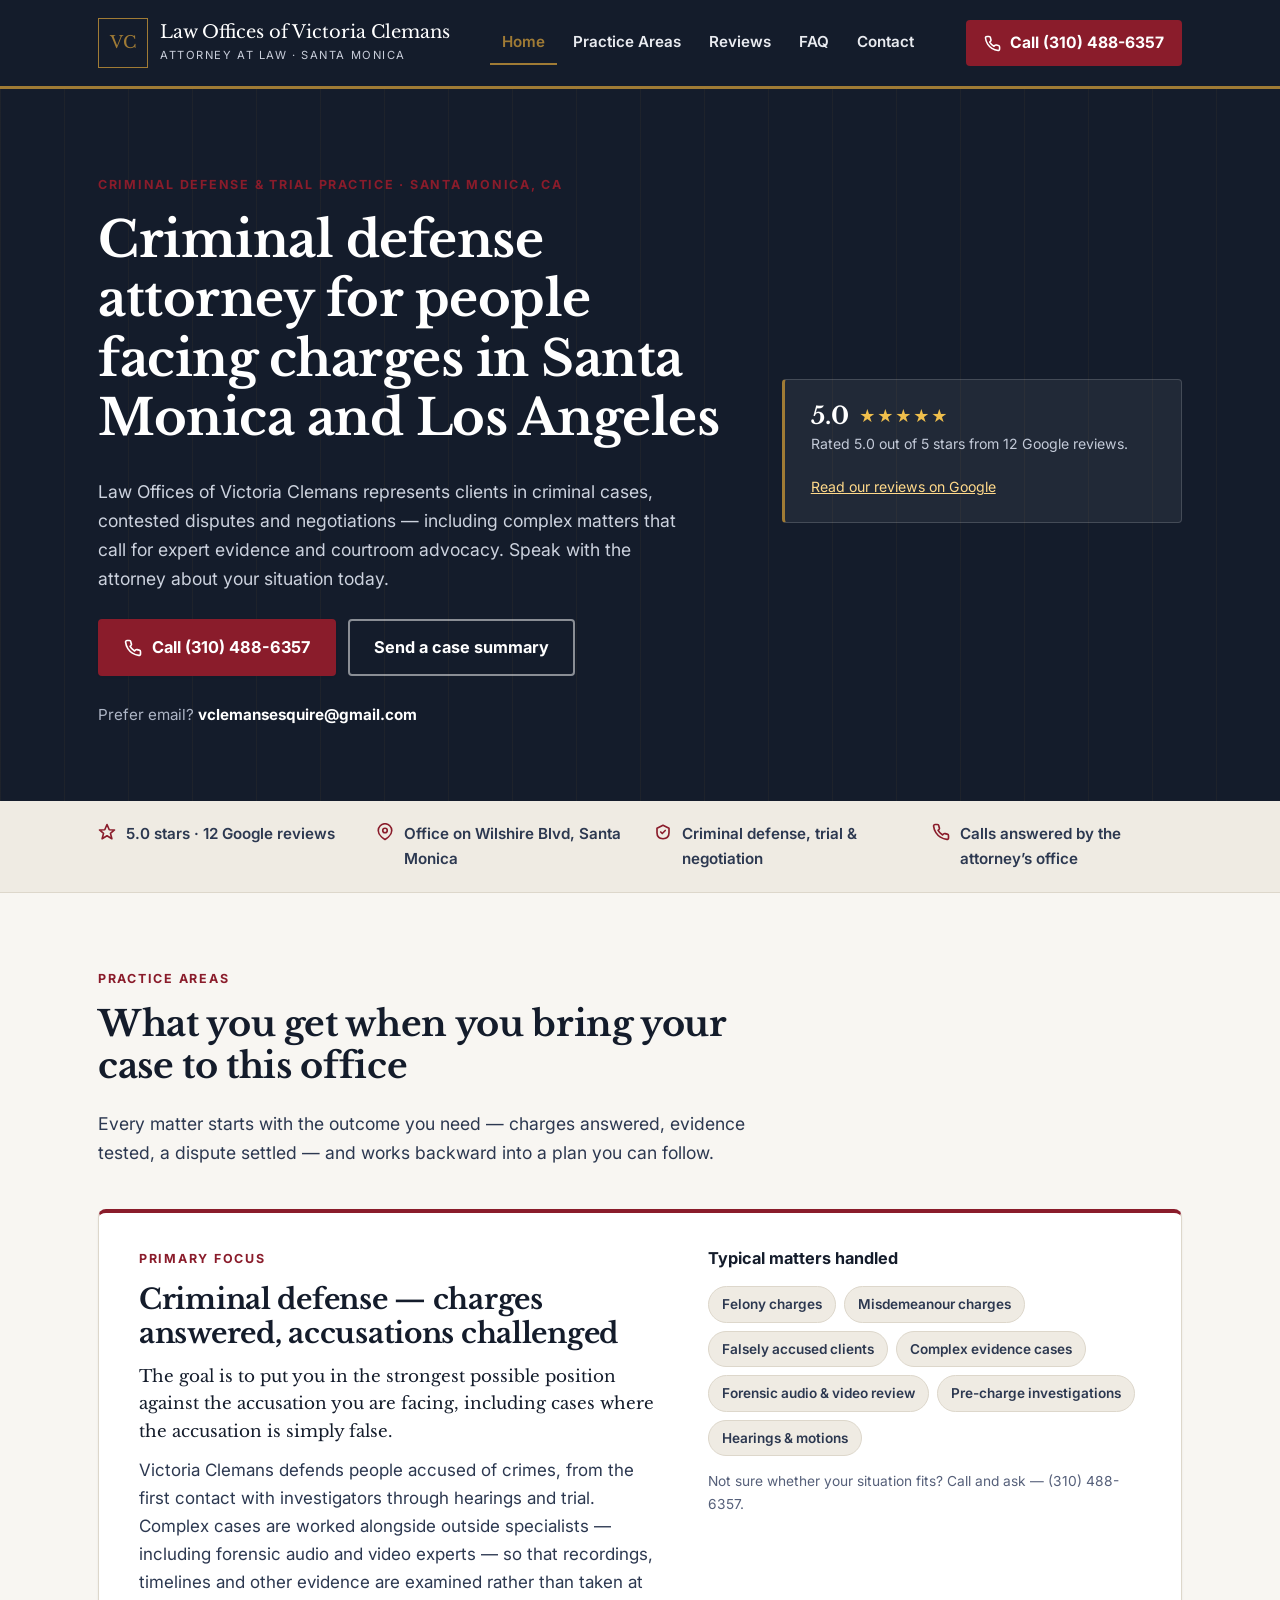
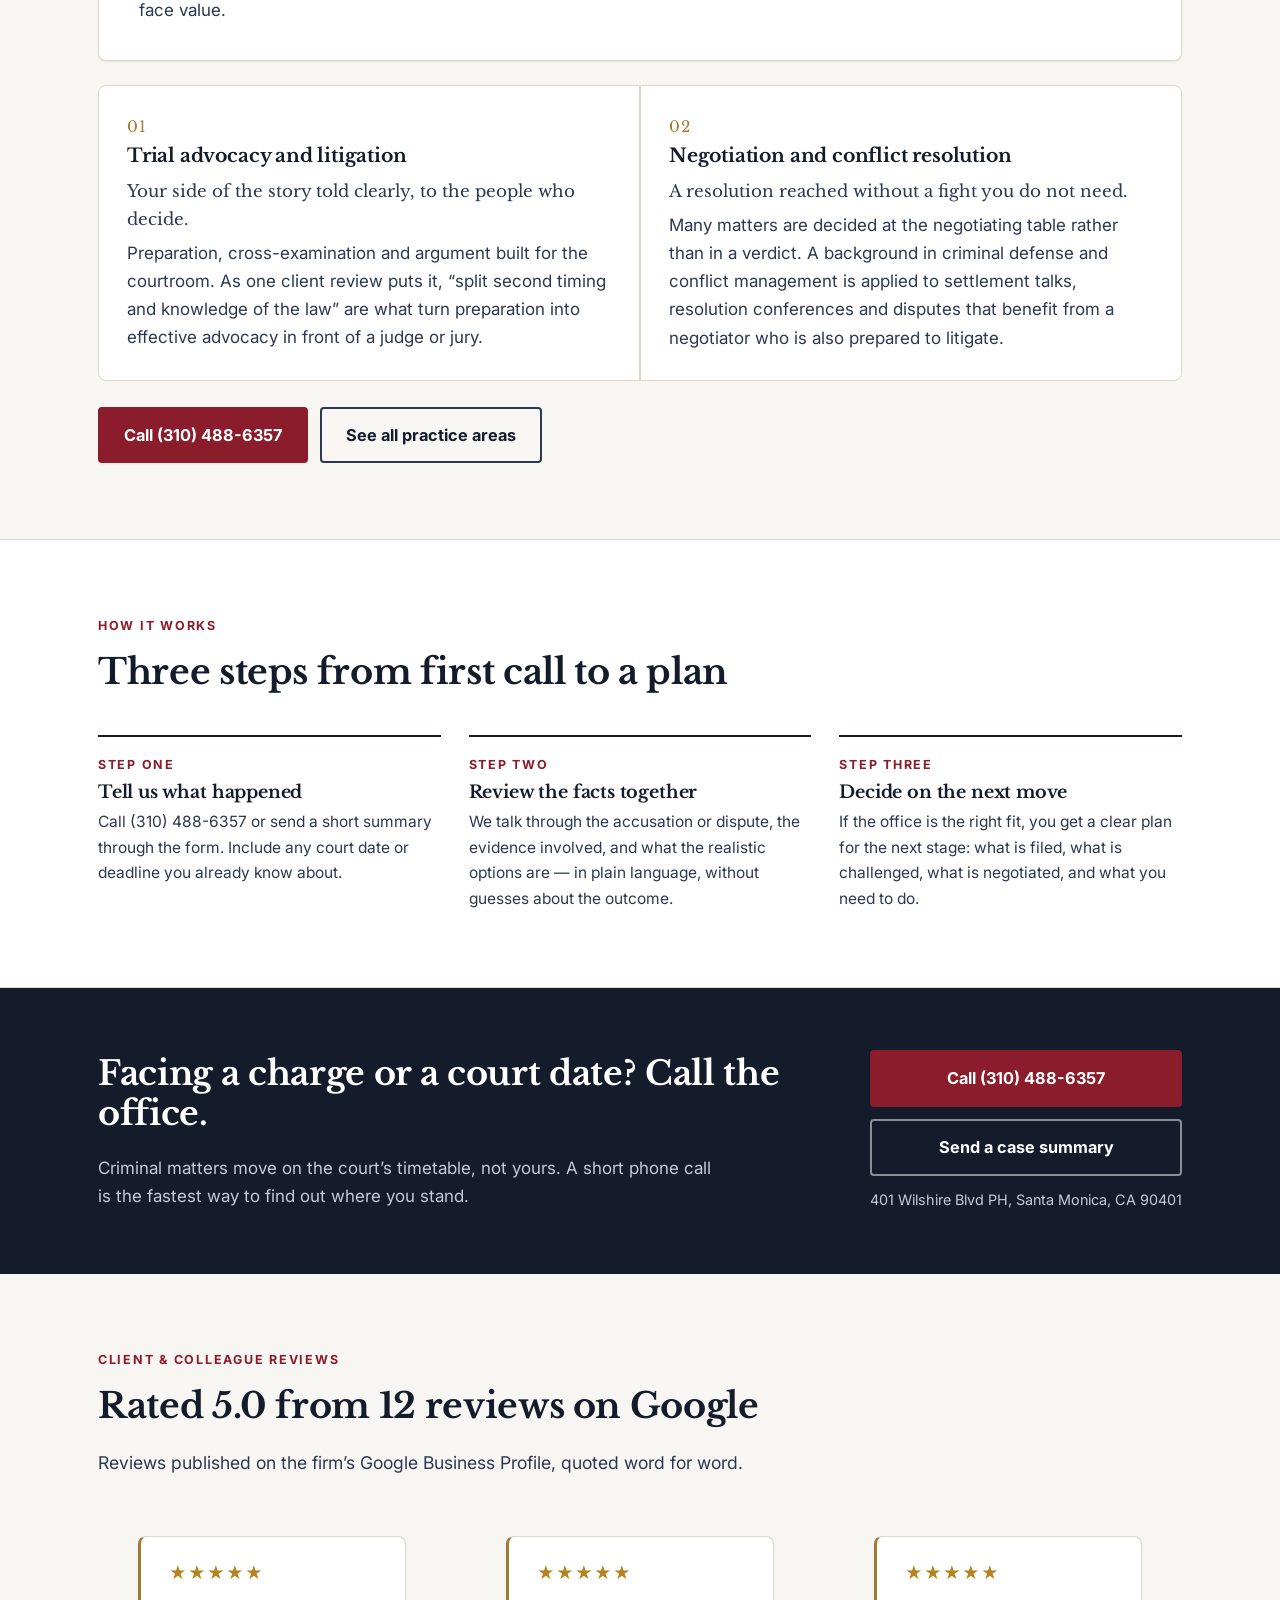
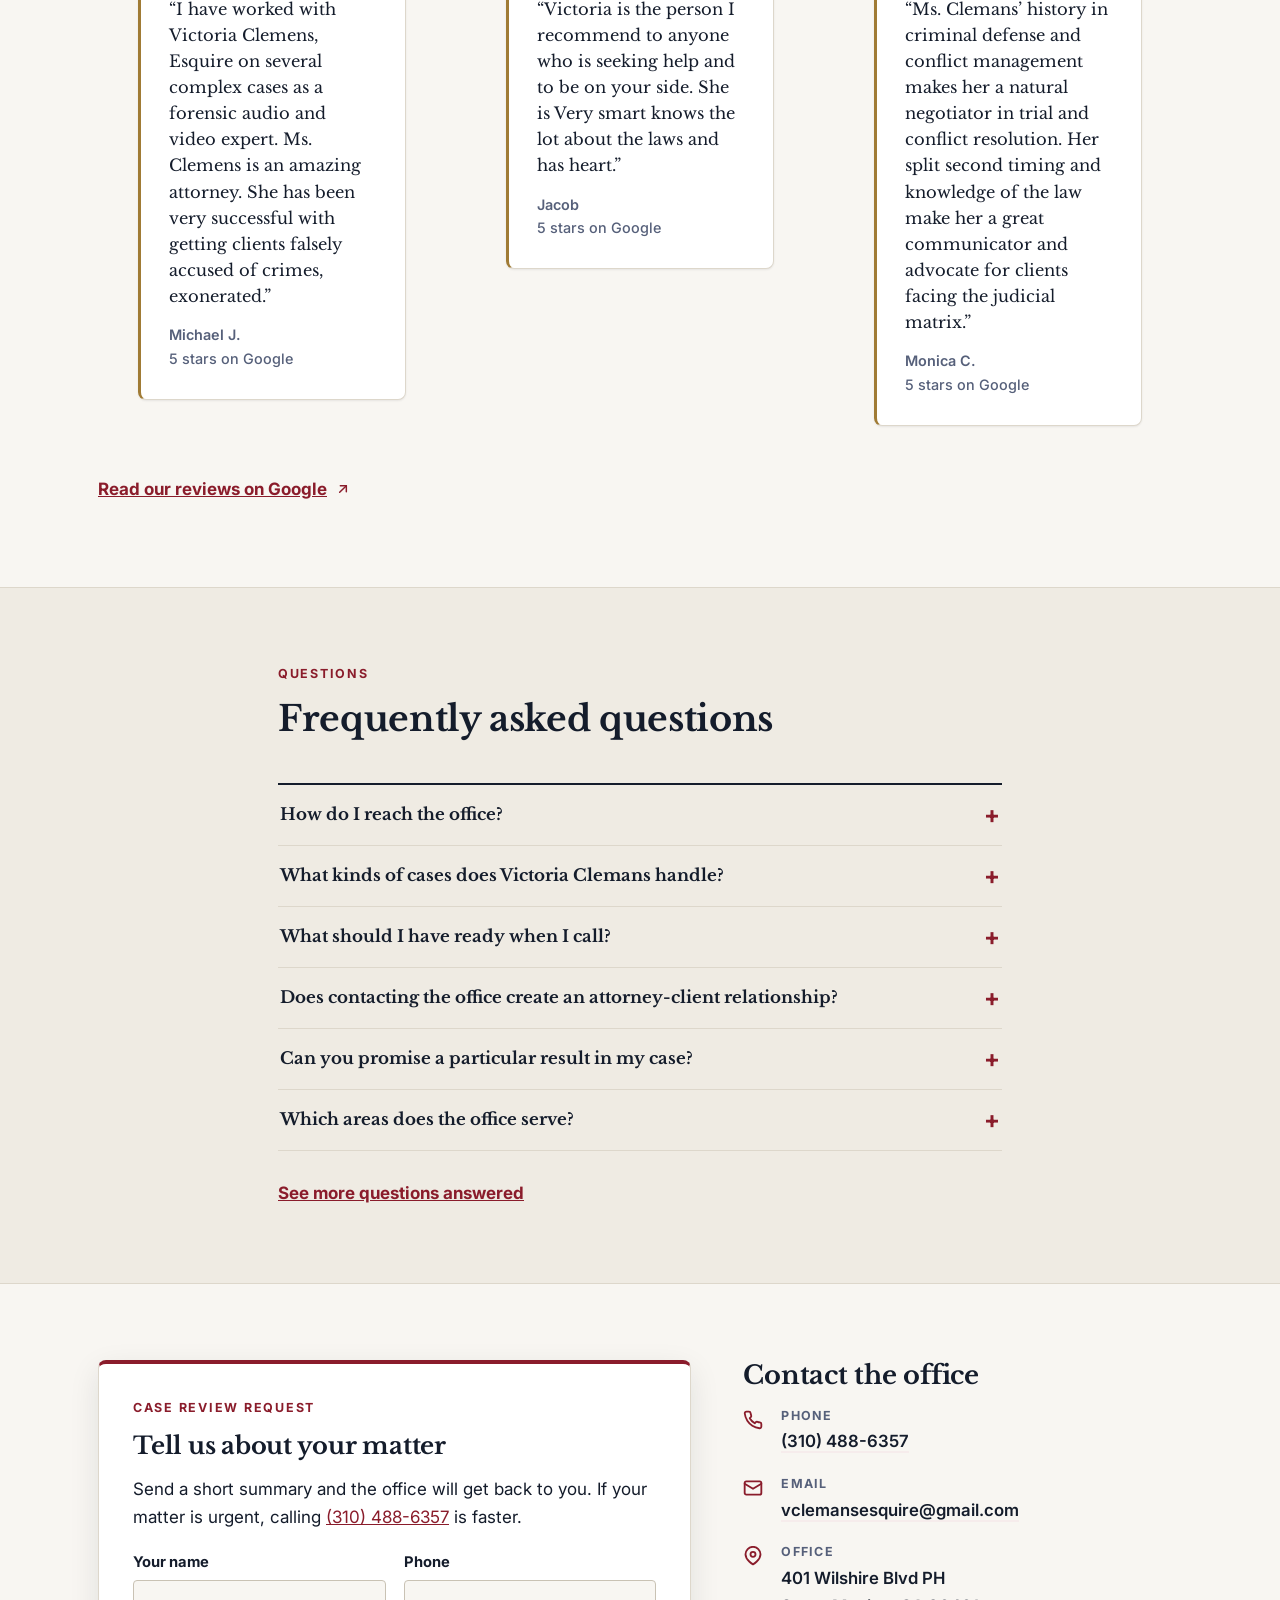
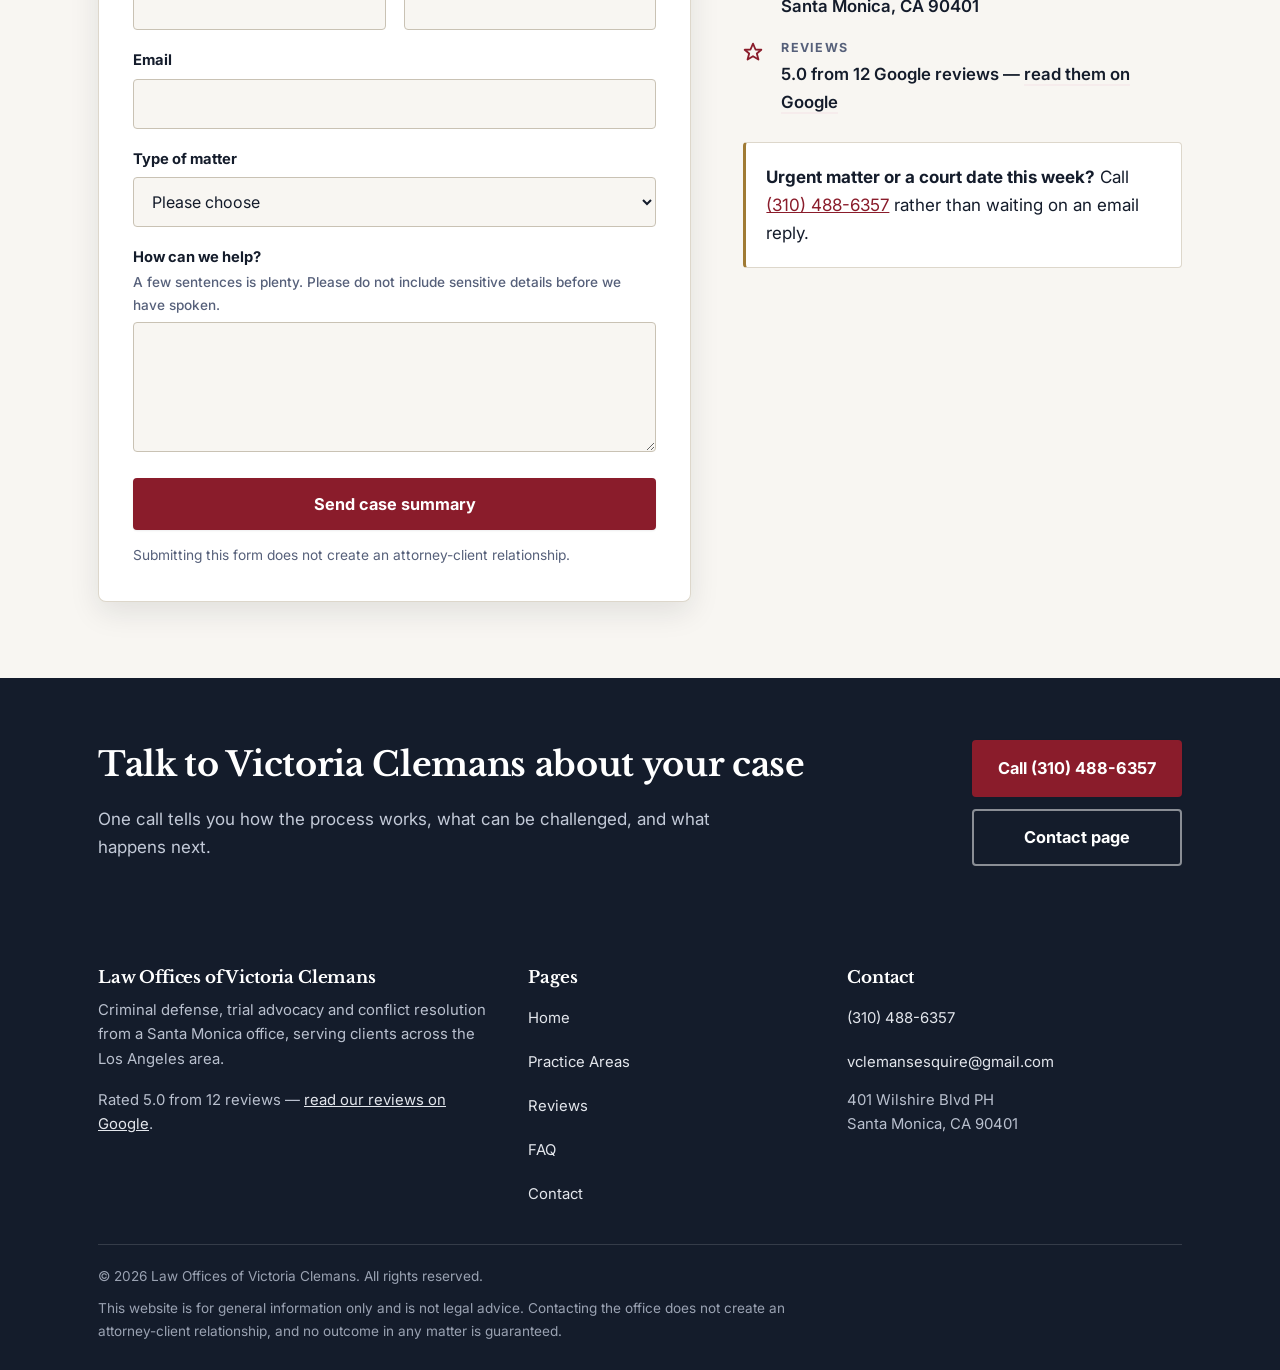
==== index.html @ 7e615b90 "feat: initial website build" ====
<!DOCTYPE html>
<html lang="en">
<head>
<meta charset="utf-8">
<meta name="viewport" content="width=device-width, initial-scale=1">
<title>Law Offices of Victoria Clemans | Criminal Defense Attorney in Santa Monica, CA</title>
<meta name="description" content="Law Offices of Victoria Clemans is a criminal defense and trial practice in Santa Monica, CA, representing people facing criminal charges and contested matters across Los Angeles. Rated 5.0 on Google. Call (310) 488-6357.">
<meta name="robots" content="index, follow">
<meta name="theme-color" content="#141c2b">
<link rel="canonical" href="https://lawofficesofvictoriaclemans.com/">
<meta property="og:type" content="website">
<meta property="og:title" content="Law Offices of Victoria Clemans | Criminal Defense Attorney in Santa Monica">
<meta property="og:description" content="Criminal defense, trial advocacy and conflict resolution from a Santa Monica office. Rated 5.0 from 12 Google reviews. Call (310) 488-6357.">
<meta property="og:url" content="https://lawofficesofvictoriaclemans.com/">
<meta property="og:site_name" content="Law Offices of Victoria Clemans">
<meta name="twitter:card" content="summary">
<meta name="twitter:title" content="Law Offices of Victoria Clemans | Criminal Defense Attorney in Santa Monica">
<meta name="twitter:description" content="Criminal defense, trial advocacy and conflict resolution from a Santa Monica office. Call (310) 488-6357.">
<link rel="icon" href="favicon.svg" type="image/svg+xml">
<link rel="apple-touch-icon" href="favicon.svg">
<link rel="preconnect" href="https://fonts.googleapis.com">
<link rel="preconnect" href="https://fonts.gstatic.com" crossorigin>
<link rel="stylesheet" href="https://fonts.googleapis.com/css2?family=Libre+Baskerville:wght@400;700&family=Inter:wght@400;500;600;700&display=swap">
<link rel="stylesheet" href="assets/css/styles.css">
<script type="application/ld+json">
{
  "@context": "https://schema.org",
  "@type": "LegalService",
  "name": "Law Offices of Victoria Clemans",
  "description": "Criminal defense, trial advocacy and conflict resolution practice based in Santa Monica, California.",
  "telephone": "+13104886357",
  "email": "vclemansesquire@gmail.com",
  "url": "https://lawofficesofvictoriaclemans.com/",
  "address": {
    "@type": "PostalAddress",
    "streetAddress": "401 Wilshire Blvd PH",
    "addressLocality": "Santa Monica",
    "addressRegion": "CA",
    "postalCode": "90401",
    "addressCountry": "US"
  },
  "hasMap": "https://maps.google.com/?cid=6319697230949345026",
  "aggregateRating": {
    "@type": "AggregateRating",
    "ratingValue": "5.0",
    "reviewCount": "12",
    "bestRating": "5"
  }
}
</script>
</head>
<body>
<a class="skip-link" href="#main">Skip to main content</a>

<header class="site-header">
  <div class="wrap header-inner">
    <a class="brand" href="index.html">
      <span class="brand__mark" aria-hidden="true">VC</span>
      <span>
        <span class="brand__name">Law Offices of Victoria Clemans</span>
        <span class="brand__sub">Attorney at Law &middot; Santa Monica</span>
      </span>
    </a>

    <button class="nav-toggle" type="button" aria-expanded="false" aria-controls="site-nav">
      <span class="nav-toggle__bars" aria-hidden="true"></span>
      Menu
    </button>

    <nav class="site-nav" id="site-nav" aria-label="Main">
      <ul>
        <li><a href="index.html" aria-current="page">Home</a></li>
        <li><a href="services.html">Practice Areas</a></li>
        <li><a href="reviews.html">Reviews</a></li>
        <li><a href="faq.html">FAQ</a></li>
        <li><a href="contact.html">Contact</a></li>
      </ul>
    </nav>

    <a class="header-call" href="tel:+13104886357">
      <svg width="17" height="17" viewBox="0 0 24 24" fill="none" stroke="currentColor" stroke-width="2.2" stroke-linecap="round" stroke-linejoin="round" aria-hidden="true"><path d="M22 16.92v3a2 2 0 0 1-2.18 2 19.79 19.79 0 0 1-8.63-3.07 19.5 19.5 0 0 1-6-6A19.79 19.79 0 0 1 2.12 4.18 2 2 0 0 1 4.11 2h3a2 2 0 0 1 2 1.72c.13.96.36 1.9.7 2.81a2 2 0 0 1-.45 2.11L8.1 9.9a16 16 0 0 0 6 6l1.26-1.26a2 2 0 0 1 2.11-.45c.9.33 1.85.57 2.81.7A2 2 0 0 1 22 16.92z"/></svg>
      Call (310) 488-6357
    </a>
  </div>
</header>

<main id="main">

  <!-- ============ HERO ============ -->
  <section class="hero" aria-labelledby="hero-title">
    <div class="wrap">
      <div class="hero__grid">
        <div>
          <p class="eyebrow">Criminal Defense &amp; Trial Practice &middot; Santa Monica, CA</p>
          <h1 id="hero-title">Criminal defense attorney for people facing charges in Santa Monica and Los Angeles</h1>
          <p class="hero__text">Law Offices of Victoria Clemans represents clients in criminal cases, contested disputes and negotiations &mdash; including complex matters that call for expert evidence and courtroom advocacy. Speak with the attorney about your situation today.</p>
          <div class="btn-row">
            <a class="btn btn--primary" href="tel:+13104886357">
              <svg width="18" height="18" viewBox="0 0 24 24" fill="none" stroke="currentColor" stroke-width="2.2" stroke-linecap="round" stroke-linejoin="round" aria-hidden="true"><path d="M22 16.92v3a2 2 0 0 1-2.18 2 19.79 19.79 0 0 1-8.63-3.07 19.5 19.5 0 0 1-6-6A19.79 19.79 0 0 1 2.12 4.18 2 2 0 0 1 4.11 2h3a2 2 0 0 1 2 1.72c.13.96.36 1.9.7 2.81a2 2 0 0 1-.45 2.11L8.1 9.9a16 16 0 0 0 6 6l1.26-1.26a2 2 0 0 1 2.11-.45c.9.33 1.85.57 2.81.7A2 2 0 0 1 22 16.92z"/></svg>
              Call (310) 488-6357
            </a>
            <a class="btn btn--ghost-light" href="#case-review">Send a case summary</a>
          </div>
          <p class="hero__tel">Prefer email? <a href="mailto:vclemansesquire@gmail.com">vclemansesquire@gmail.com</a></p>
        </div>

        <div class="rating">
          <div class="rating__top">
            <span class="rating__score">5.0</span>
            <span class="stars" aria-hidden="true">&#9733;&#9733;&#9733;&#9733;&#9733;</span>
          </div>
          <p class="rating__meta">Rated 5.0 out of 5 stars from 12 Google reviews.</p>
          <p class="rating__meta"><a href="https://maps.google.com/?cid=6319697230949345026" target="_blank" rel="noopener">Read our reviews on Google</a></p>
        </div>
      </div>
    </div>
  </section>

  <!-- ============ TRUST STRIP ============ -->
  <section class="trust" aria-label="At a glance">
    <div class="wrap">
      <ul>
        <li>
          <svg width="18" height="18" viewBox="0 0 24 24" fill="none" stroke="currentColor" stroke-width="2.2" stroke-linecap="round" stroke-linejoin="round" aria-hidden="true"><polygon points="12 2 15 9 22 9.3 16.6 13.8 18.5 21 12 17 5.5 21 7.4 13.8 2 9.3 9 9"/></svg>
          <span>5.0 stars &middot; 12 Google reviews</span>
        </li>
        <li>
          <svg width="18" height="18" viewBox="0 0 24 24" fill="none" stroke="currentColor" stroke-width="2.2" stroke-linecap="round" stroke-linejoin="round" aria-hidden="true"><path d="M21 10c0 7-9 12-9 12s-9-5-9-12a9 9 0 0 1 18 0z"/><circle cx="12" cy="10" r="3"/></svg>
          <span>Office on Wilshire Blvd, Santa Monica</span>
        </li>
        <li>
          <svg width="18" height="18" viewBox="0 0 24 24" fill="none" stroke="currentColor" stroke-width="2.2" stroke-linecap="round" stroke-linejoin="round" aria-hidden="true"><path d="M12 3 4 7v6c0 5 3.4 7.6 8 8 4.6-.4 8-3 8-8V7z"/><path d="m9 12 2 2 4-4"/></svg>
          <span>Criminal defense, trial &amp; negotiation</span>
        </li>
        <li>
          <svg width="18" height="18" viewBox="0 0 24 24" fill="none" stroke="currentColor" stroke-width="2.2" stroke-linecap="round" stroke-linejoin="round" aria-hidden="true"><path d="M22 16.92v3a2 2 0 0 1-2.18 2 19.79 19.79 0 0 1-8.63-3.07 19.5 19.5 0 0 1-6-6A19.79 19.79 0 0 1 2.12 4.18 2 2 0 0 1 4.11 2h3a2 2 0 0 1 2 1.72c.13.96.36 1.9.7 2.81a2 2 0 0 1-.45 2.11L8.1 9.9a16 16 0 0 0 6 6l1.26-1.26a2 2 0 0 1 2.11-.45c.9.33 1.85.57 2.81.7A2 2 0 0 1 22 16.92z"/></svg>
          <span>Calls answered by the attorney&rsquo;s office</span>
        </li>
      </ul>
    </div>
  </section>

  <!-- ============ SERVICES ============ -->
  <section class="section section--paper" aria-labelledby="services-title">
    <div class="wrap">
      <div class="section__head">
        <p class="eyebrow">Practice Areas</p>
        <h2 id="services-title">What you get when you bring your case to this office</h2>
        <p class="lead">Every matter starts with the outcome you need &mdash; charges answered, evidence tested, a dispute settled &mdash; and works backward into a plan you can follow.</p>
      </div>

      <!-- Featured service: different layout from the ones below -->
      <article class="service-feature reveal">
        <div class="service-feature__grid">
          <div>
            <p class="eyebrow">Primary focus</p>
            <h3>Criminal defense &mdash; charges answered, accusations challenged</h3>
            <p class="outcome">The goal is to put you in the strongest possible position against the accusation you are facing, including cases where the accusation is simply false.</p>
            <p class="service-feature__detail">Victoria Clemans defends people accused of crimes, from the first contact with investigators through hearings and trial. Complex cases are worked alongside outside specialists &mdash; including forensic audio and video experts &mdash; so that recordings, timelines and other evidence are examined rather than taken at face value.</p>
          </div>
          <div>
            <h4>Typical matters handled</h4>
            <ul class="tag-list">
              <li>Felony charges</li>
              <li>Misdemeanour charges</li>
              <li>Falsely accused clients</li>
              <li>Complex evidence cases</li>
              <li>Forensic audio &amp; video review</li>
              <li>Pre-charge investigations</li>
              <li>Hearings &amp; motions</li>
            </ul>
            <p class="form-note">Not sure whether your situation fits? Call and ask &mdash; (310) 488-6357.</p>
          </div>
        </div>
      </article>

      <!-- Secondary services: numbered stack, a deliberately different rhythm -->
      <ol class="service-stack reveal">
        <li>
          <h3>Trial advocacy and litigation</h3>
          <p class="outcome">Your side of the story told clearly, to the people who decide.</p>
          <p>Preparation, cross-examination and argument built for the courtroom. As one client review puts it, &ldquo;split second timing and knowledge of the law&rdquo; are what turn preparation into effective advocacy in front of a judge or jury.</p>
        </li>
        <li>
          <h3>Negotiation and conflict resolution</h3>
          <p class="outcome">A resolution reached without a fight you do not need.</p>
          <p>Many matters are decided at the negotiating table rather than in a verdict. A background in criminal defense and conflict management is applied to settlement talks, resolution conferences and disputes that benefit from a negotiator who is also prepared to litigate.</p>
        </li>
      </ol>

      <div class="btn-row" style="margin-top:26px">
        <a class="btn btn--primary" href="tel:+13104886357">Call (310) 488-6357</a>
        <a class="btn btn--ghost" href="services.html">See all practice areas</a>
      </div>
    </div>
  </section>

  <!-- ============ PROCESS ============ -->
  <section class="section section--white" aria-labelledby="process-title">
    <div class="wrap">
      <div class="section__head">
        <p class="eyebrow">How it works</p>
        <h2 id="process-title">Three steps from first call to a plan</h2>
      </div>
      <ol class="process reveal">
        <li>
          <span class="process__step">Step one</span>
          <h3>Tell us what happened</h3>
          <p>Call (310) 488-6357 or send a short summary through the form. Include any court date or deadline you already know about.</p>
        </li>
        <li>
          <span class="process__step">Step two</span>
          <h3>Review the facts together</h3>
          <p>We talk through the accusation or dispute, the evidence involved, and what the realistic options are &mdash; in plain language, without guesses about the outcome.</p>
        </li>
        <li>
          <span class="process__step">Step three</span>
          <h3>Decide on the next move</h3>
          <p>If the office is the right fit, you get a clear plan for the next stage: what is filed, what is challenged, what is negotiated, and what you need to do.</p>
        </li>
      </ol>
    </div>
  </section>

  <!-- ============ CTA BAND ============ -->
  <section class="cta-band" aria-labelledby="cta-1-title">
    <div class="wrap cta-band__inner">
      <div>
        <h2 id="cta-1-title">Facing a charge or a court date? Call the office.</h2>
        <p>Criminal matters move on the court&rsquo;s timetable, not yours. A short phone call is the fastest way to find out where you stand.</p>
      </div>
      <div class="cta-band__actions">
        <a class="btn btn--primary" href="tel:+13104886357">Call (310) 488-6357</a>
        <a class="btn btn--ghost-light" href="#case-review">Send a case summary</a>
        <p class="cta-band__note">401 Wilshire Blvd PH, Santa Monica, CA 90401</p>
      </div>
    </div>
  </section>

  <!-- ============ REVIEWS ============ -->
  <section class="section section--paper" aria-labelledby="reviews-title">
    <div class="wrap">
      <div class="section__head">
        <p class="eyebrow">Client &amp; colleague reviews</p>
        <h2 id="reviews-title">Rated 5.0 from 12 reviews on Google</h2>
        <p class="lead">Reviews published on the firm&rsquo;s Google Business Profile, quoted word for word.</p>
      </div>

      <ul class="reviews reveal">
        <li>
          <figure class="review">
            <span class="review__stars" aria-hidden="true">&#9733;&#9733;&#9733;&#9733;&#9733;</span>
            <span class="sr-only">Rated 5 out of 5 stars</span>
            <blockquote>I have worked with Victoria Clemens, Esquire on several complex cases as a forensic audio and video expert. Ms. Clemens is an amazing attorney. She has been very successful with getting clients falsely accused of crimes, exonerated.</blockquote>
            <figcaption>Michael J. <span>5 stars on Google</span></figcaption>
          </figure>
        </li>
        <li>
          <figure class="review">
            <span class="review__stars" aria-hidden="true">&#9733;&#9733;&#9733;&#9733;&#9733;</span>
            <span class="sr-only">Rated 5 out of 5 stars</span>
            <blockquote>Victoria is the person I recommend to anyone who is seeking help and to be on your side. She is Very smart knows the lot about the laws and has heart.</blockquote>
            <figcaption>Jacob <span>5 stars on Google</span></figcaption>
          </figure>
        </li>
        <li>
          <figure class="review">
            <span class="review__stars" aria-hidden="true">&#9733;&#9733;&#9733;&#9733;&#9733;</span>
            <span class="sr-only">Rated 5 out of 5 stars</span>
            <blockquote>Ms. Clemans&rsquo; history in criminal defense and conflict management makes her a natural negotiator in trial and conflict resolution. Her split second timing and knowledge of the law make her a great communicator and advocate for clients facing the judicial matrix.</blockquote>
            <figcaption>Monica C. <span>5 stars on Google</span></figcaption>
          </figure>
        </li>
      </ul>

      <a class="google-link" href="https://maps.google.com/?cid=6319697230949345026" target="_blank" rel="noopener">Read our reviews on Google
        <svg width="16" height="16" viewBox="0 0 24 24" fill="none" stroke="currentColor" stroke-width="2.2" stroke-linecap="round" stroke-linejoin="round" aria-hidden="true"><path d="M7 17 17 7"/><path d="M8 7h9v9"/></svg>
      </a>
    </div>
  </section>

  <!-- ============ FAQ ============ -->
  <section class="section section--tint" aria-labelledby="faq-title">
    <div class="wrap wrap--narrow">
      <div class="section__head">
        <p class="eyebrow">Questions</p>
        <h2 id="faq-title">Frequently asked questions</h2>
      </div>

      <div class="faq">
        <details>
          <summary>How do I reach the office?</summary>
          <div class="faq__answer">
            <p>Call <a href="tel:+13104886357">(310) 488-6357</a>, email <a href="mailto:vclemansesquire@gmail.com">vclemansesquire@gmail.com</a>, or send the form on this page. The office is at 401 Wilshire Blvd PH, Santa Monica, CA 90401.</p>
          </div>
        </details>
        <details>
          <summary>What kinds of cases does Victoria Clemans handle?</summary>
          <div class="faq__answer">
            <p>Criminal defense, trial advocacy and litigation, and negotiation or conflict resolution &mdash; including complex cases that involve expert evidence such as forensic audio and video analysis.</p>
          </div>
        </details>
        <details>
          <summary>What should I have ready when I call?</summary>
          <div class="faq__answer">
            <p>Whatever you already have: the charge or claim against you, any upcoming court date, the names of agencies or people involved, and any paperwork you were given. If you do not have any of it yet, call anyway and describe what happened.</p>
          </div>
        </details>
        <details>
          <summary>Does contacting the office create an attorney-client relationship?</summary>
          <div class="faq__answer">
            <p>No. Sending a message through this website or leaving a voicemail does not by itself create an attorney-client relationship. Please avoid including sensitive details in a first message &mdash; share only enough for us to understand the matter, and we will confirm in writing if the office is representing you.</p>
          </div>
        </details>
        <details>
          <summary>Can you promise a particular result in my case?</summary>
          <div class="faq__answer">
            <p>No, and no attorney can. Results depend on the facts, the evidence and the court. What this office can tell you is how the process works, what can be challenged, and what the realistic options are for your matter.</p>
          </div>
        </details>
        <details>
          <summary>Which areas does the office serve?</summary>
          <div class="faq__answer">
            <p>The practice is based in Santa Monica and serves clients across the surrounding Los Angeles area. If you are not sure whether your matter is in range, call <a href="tel:+13104886357">(310) 488-6357</a> and ask.</p>
          </div>
        </details>
      </div>

      <p style="margin-top:28px"><a href="faq.html"><strong>See more questions answered</strong></a></p>
    </div>
  </section>

  <!-- ============ CONTACT + FORM ============ -->
  <section class="section section--paper" id="case-review" aria-labelledby="contact-title">
    <div class="wrap">
      <div class="form-layout">
        <div>
          <div class="form-status" role="status" aria-live="polite"></div>
          <div class="form-card">
            <p class="eyebrow">Case review request</p>
            <h2 id="contact-title">Tell us about your matter</h2>
            <p>Send a short summary and the office will get back to you. If your matter is urgent, calling <a href="tel:+13104886357">(310) 488-6357</a> is faster.</p>

            <form method="POST" action="https://vision.leadrai.com/api/forms/91fd01ec81f92a32155959cca7aadbf9" data-leadr>
              <input type="hidden" name="_form" value="Case review">
              <input type="hidden" name="_page" value="">
              <input type="text" name="_gotcha" tabindex="-1" autocomplete="off" style="display:none">

              <div class="field-row">
                <div class="field">
                  <label for="home-name">Your name</label>
                  <input id="home-name" name="name" type="text" autocomplete="name" required>
                </div>
                <div class="field">
                  <label for="home-phone">Phone</label>
                  <input id="home-phone" name="phone" type="tel" autocomplete="tel" required>
                </div>
              </div>

              <div class="field">
                <label for="home-email">Email</label>
                <input id="home-email" name="email" type="email" autocomplete="email" required>
              </div>

              <div class="field">
                <label for="home-matter">Type of matter</label>
                <select id="home-matter" name="Type of matter">
                  <option value="">Please choose</option>
                  <option>Criminal defense</option>
                  <option>Trial or litigation</option>
                  <option>Negotiation or conflict resolution</option>
                  <option>Something else</option>
                </select>
              </div>

              <div class="field">
                <label for="home-message">How can we help?
                  <span class="hint">A few sentences is plenty. Please do not include sensitive details before we have spoken.</span>
                </label>
                <textarea id="home-message" name="message" rows="5" required></textarea>
              </div>

              <button class="btn btn--primary btn--block" type="submit">Send case summary</button>
              <p class="form-note">Submitting this form does not create an attorney-client relationship.</p>
            </form>
          </div>
        </div>

        <div>
          <h2>Contact the office</h2>
          <ul class="contact-list">
            <li>
              <svg width="20" height="20" viewBox="0 0 24 24" fill="none" stroke="currentColor" stroke-width="2.2" stroke-linecap="round" stroke-linejoin="round" aria-hidden="true"><path d="M22 16.92v3a2 2 0 0 1-2.18 2 19.79 19.79 0 0 1-8.63-3.07 19.5 19.5 0 0 1-6-6A19.79 19.79 0 0 1 2.12 4.18 2 2 0 0 1 4.11 2h3a2 2 0 0 1 2 1.72c.13.96.36 1.9.7 2.81a2 2 0 0 1-.45 2.11L8.1 9.9a16 16 0 0 0 6 6l1.26-1.26a2 2 0 0 1 2.11-.45c.9.33 1.85.57 2.81.7A2 2 0 0 1 22 16.92z"/></svg>
              <div>
                <p class="label">Phone</p>
                <p class="value"><a href="tel:+13104886357">(310) 488-6357</a></p>
              </div>
            </li>
            <li>
              <svg width="20" height="20" viewBox="0 0 24 24" fill="none" stroke="currentColor" stroke-width="2.2" stroke-linecap="round" stroke-linejoin="round" aria-hidden="true"><rect x="2" y="4" width="20" height="16" rx="2"/><path d="m2 7 10 6 10-6"/></svg>
              <div>
                <p class="label">Email</p>
                <p class="value"><a href="mailto:vclemansesquire@gmail.com">vclemansesquire@gmail.com</a></p>
              </div>
            </li>
            <li>
              <svg width="20" height="20" viewBox="0 0 24 24" fill="none" stroke="currentColor" stroke-width="2.2" stroke-linecap="round" stroke-linejoin="round" aria-hidden="true"><path d="M21 10c0 7-9 12-9 12s-9-5-9-12a9 9 0 0 1 18 0z"/><circle cx="12" cy="10" r="3"/></svg>
              <div>
                <p class="label">Office</p>
                <address class="value">401 Wilshire Blvd PH<br>Santa Monica, CA 90401</address>
              </div>
            </li>
            <li>
              <svg width="20" height="20" viewBox="0 0 24 24" fill="none" stroke="currentColor" stroke-width="2.2" stroke-linecap="round" stroke-linejoin="round" aria-hidden="true"><polygon points="12 2 15 9 22 9.3 16.6 13.8 18.5 21 12 17 5.5 21 7.4 13.8 2 9.3 9 9"/></svg>
              <div>
                <p class="label">Reviews</p>
                <p class="value">5.0 from 12 Google reviews &mdash; <a href="https://maps.google.com/?cid=6319697230949345026" target="_blank" rel="noopener">read them on Google</a></p>
              </div>
            </li>
          </ul>

          <div class="panel">
            <p><strong>Urgent matter or a court date this week?</strong> Call <a href="tel:+13104886357">(310) 488-6357</a> rather than waiting on an email reply.</p>
          </div>
        </div>
      </div>
    </div>
  </section>

  <!-- ============ CLOSING CTA ============ -->
  <section class="cta-band" aria-labelledby="cta-2-title">
    <div class="wrap cta-band__inner">
      <div>
        <h2 id="cta-2-title">Talk to Victoria Clemans about your case</h2>
        <p>One call tells you how the process works, what can be challenged, and what happens next.</p>
      </div>
      <div class="cta-band__actions">
        <a class="btn btn--primary" href="tel:+13104886357">Call (310) 488-6357</a>
        <a class="btn btn--ghost-light" href="contact.html">Contact page</a>
      </div>
    </div>
  </section>

</main>

<footer class="site-footer">
  <div class="wrap">
    <div class="footer-grid">
      <div>
        <h2>Law Offices of Victoria Clemans</h2>
        <p>Criminal defense, trial advocacy and conflict resolution from a Santa Monica office, serving clients across the Los Angeles area.</p>
        <p>Rated 5.0 from 12 reviews &mdash; <a href="https://maps.google.com/?cid=6319697230949345026" target="_blank" rel="noopener">read our reviews on Google</a>.</p>
      </div>
      <div>
        <h2>Pages</h2>
        <ul>
          <li><a href="index.html">Home</a></li>
          <li><a href="services.html">Practice Areas</a></li>
          <li><a href="reviews.html">Reviews</a></li>
          <li><a href="faq.html">FAQ</a></li>
          <li><a href="contact.html">Contact</a></li>
        </ul>
      </div>
      <div>
        <h2>Contact</h2>
        <ul>
          <li><a href="tel:+13104886357">(310) 488-6357</a></li>
          <li><a href="mailto:vclemansesquire@gmail.com">vclemansesquire@gmail.com</a></li>
        </ul>
        <address style="font-style:normal;margin-top:6px">401 Wilshire Blvd PH<br>Santa Monica, CA 90401</address>
      </div>
    </div>
    <div class="footer-bottom">
      <p>&copy; <span data-year>2026</span> Law Offices of Victoria Clemans. All rights reserved.</p>
      <p class="disclaimer">This website is for general information only and is not legal advice. Contacting the office does not create an attorney-client relationship, and no outcome in any matter is guaranteed.</p>
    </div>
  </div>
</footer>

<div class="call-bar">
  <a class="btn btn--primary" href="tel:+13104886357">
    <svg width="18" height="18" viewBox="0 0 24 24" fill="none" stroke="currentColor" stroke-width="2.2" stroke-linecap="round" stroke-linejoin="round" aria-hidden="true"><path d="M22 16.92v3a2 2 0 0 1-2.18 2 19.79 19.79 0 0 1-8.63-3.07 19.5 19.5 0 0 1-6-6A19.79 19.79 0 0 1 2.12 4.18 2 2 0 0 1 4.11 2h3a2 2 0 0 1 2 1.72c.13.96.36 1.9.7 2.81a2 2 0 0 1-.45 2.11L8.1 9.9a16 16 0 0 0 6 6l1.26-1.26a2 2 0 0 1 2.11-.45c.9.33 1.85.57 2.81.7A2 2 0 0 1 22 16.92z"/></svg>
    Call (310) 488-6357
  </a>
</div>

<script src="assets/js/main.js" defer></script>
</body>
</html>
---- assets/css/styles.css ----
/* =========================================================
   Law Offices of Victoria Clemans — stylesheet
   Visual direction: restrained, structured, courtroom-formal.
   Ink navy + warm paper + a single oxblood accent for actions.
   ========================================================= */

:root {
  --ink: #141c2b;
  --ink-soft: #2c3850;
  --ink-mute: #56607a;
  --paper: #f8f6f2;
  --paper-2: #efebe3;
  --line: #ddd7cb;
  --white: #ffffff;
  --accent: #8a1c2b;
  --accent-dark: #6d1522;
  --accent-tint: #f6ecec;
  --brass: #a07b35;
  --star: #b4821f;

  --radius: 4px;
  --radius-lg: 8px;
  --shadow-sm: 0 1px 2px rgba(20, 28, 43, 0.08);
  --shadow: 0 10px 30px rgba(20, 28, 43, 0.10);

  --serif: "Libre Baskerville", "Iowan Old Style", Georgia, "Times New Roman", serif;
  --sans: "Inter", -apple-system, BlinkMacSystemFont, "Segoe UI", Roboto, Helvetica, Arial, sans-serif;

  --wrap: 1140px;
  --gutter: 20px;
}

*,
*::before,
*::after { box-sizing: border-box; }

html {
  -webkit-text-size-adjust: 100%;
  scroll-behavior: smooth;
}

body {
  margin: 0;
  background: var(--paper);
  color: var(--ink);
  font-family: var(--sans);
  font-size: 17px;
  line-height: 1.65;
  overflow-x: hidden;
  /* room for the mobile call bar */
  padding-bottom: 72px;
}

img { max-width: 100%; height: auto; display: block; }

h1, h2, h3, h4 {
  font-family: var(--serif);
  font-weight: 700;
  line-height: 1.2;
  letter-spacing: -0.01em;
  margin: 0 0 0.6em;
  color: var(--ink);
}

h1 { font-size: 2rem; }
h2 { font-size: 1.6rem; }
h3 { font-size: 1.18rem; }
h4 { font-size: 1.02rem; font-family: var(--sans); font-weight: 700; letter-spacing: 0; }

p { margin: 0 0 1.1em; }
p:last-child { margin-bottom: 0; }

a { color: var(--accent); }
a:hover { color: var(--accent-dark); }

strong { font-weight: 700; }

:focus-visible {
  outline: 3px solid var(--brass);
  outline-offset: 3px;
  border-radius: 2px;
}

.wrap {
  width: 100%;
  max-width: var(--wrap);
  margin-inline: auto;
  padding-inline: var(--gutter);
}

.wrap--narrow { max-width: 780px; }

.skip-link {
  position: absolute;
  left: -9999px;
  top: 0;
  background: var(--ink);
  color: var(--white);
  padding: 12px 18px;
  z-index: 200;
}
.skip-link:focus {
  left: 8px;
  top: 8px;
  color: var(--white);
}

.eyebrow {
  font-family: var(--sans);
  font-size: 0.78rem;
  font-weight: 700;
  letter-spacing: 0.14em;
  text-transform: uppercase;
  color: var(--accent);
  margin: 0 0 14px;
}

.lead { font-size: 1.1rem; color: var(--ink-soft); }

.sr-only {
  position: absolute;
  width: 1px; height: 1px;
  padding: 0; margin: -1px;
  overflow: hidden;
  clip: rect(0 0 0 0);
  white-space: nowrap;
  border: 0;
}

/* ---------------- Buttons ---------------- */

.btn {
  display: inline-flex;
  align-items: center;
  justify-content: center;
  gap: 10px;
  min-height: 52px;
  padding: 13px 24px;
  border: 2px solid transparent;
  border-radius: var(--radius);
  font-family: var(--sans);
  font-size: 1.02rem;
  font-weight: 700;
  text-decoration: none;
  cursor: pointer;
  transition: background-color 0.18s ease, color 0.18s ease, border-color 0.18s ease, transform 0.18s ease;
}

.btn--primary {
  background: var(--accent);
  border-color: var(--accent);
  color: var(--white);
  box-shadow: var(--shadow-sm);
}
.btn--primary:hover {
  background: var(--accent-dark);
  border-color: var(--accent-dark);
  color: var(--white);
  transform: translateY(-1px);
}

.btn--ghost {
  background: transparent;
  border-color: var(--ink-soft);
  color: var(--ink);
}
.btn--ghost:hover {
  background: var(--ink);
  border-color: var(--ink);
  color: var(--white);
}

.btn--ghost-light {
  background: transparent;
  border-color: rgba(255, 255, 255, 0.5);
  color: var(--white);
}
.btn--ghost-light:hover {
  background: var(--white);
  border-color: var(--white);
  color: var(--ink);
}

.btn--block { width: 100%; }

.btn svg { flex: none; }

.btn-row {
  display: flex;
  flex-wrap: wrap;
  gap: 12px;
  align-items: center;
}

/* ---------------- Header ---------------- */

.site-header {
  position: sticky;
  top: 0;
  z-index: 100;
  background: var(--ink);
  border-bottom: 3px solid var(--brass);
}

.header-inner {
  display: flex;
  align-items: center;
  justify-content: space-between;
  gap: 16px;
  min-height: 72px;
  padding-block: 10px;
}

.brand {
  display: flex;
  align-items: center;
  gap: 12px;
  text-decoration: none;
  color: var(--white);
}

.brand__mark {
  flex: none;
  width: 44px;
  height: 44px;
  display: grid;
  place-items: center;
  border: 1.5px solid var(--brass);
  color: var(--brass);
  font-family: var(--serif);
  font-size: 0.95rem;
  letter-spacing: 0.02em;
}

.brand__name {
  display: block;
  font-family: var(--serif);
  font-size: 1rem;
  line-height: 1.15;
  color: var(--white);
}

.brand__sub {
  display: block;
  font-size: 0.7rem;
  letter-spacing: 0.14em;
  text-transform: uppercase;
  color: #c9cedb;
  margin-top: 3px;
}

.nav-toggle {
  display: inline-flex;
  align-items: center;
  gap: 8px;
  min-height: 44px;
  padding: 8px 14px;
  background: transparent;
  border: 1px solid rgba(255, 255, 255, 0.35);
  border-radius: var(--radius);
  color: var(--white);
  font-family: var(--sans);
  font-size: 0.9rem;
  font-weight: 600;
  cursor: pointer;
}
.nav-toggle:hover { background: rgba(255, 255, 255, 0.1); }

.nav-toggle__bars {
  position: relative;
  width: 18px;
  height: 2px;
  background: currentColor;
}
.nav-toggle__bars::before,
.nav-toggle__bars::after {
  content: "";
  position: absolute;
  left: 0;
  width: 18px;
  height: 2px;
  background: currentColor;
}
.nav-toggle__bars::before { top: -6px; }
.nav-toggle__bars::after { top: 6px; }

.site-nav { display: none; }
.site-nav.is-open {
  display: block;
  position: absolute;
  left: 0;
  right: 0;
  top: 100%;
  background: var(--ink);
  border-bottom: 3px solid var(--brass);
  padding: 8px var(--gutter) 20px;
}

.site-nav ul {
  list-style: none;
  margin: 0;
  padding: 0;
  display: flex;
  flex-direction: column;
  gap: 2px;
}

.site-nav a {
  display: flex;
  align-items: center;
  min-height: 48px;
  padding: 6px 2px;
  color: #e9ebf0;
  font-weight: 600;
  font-size: 1rem;
  text-decoration: none;
  border-bottom: 1px solid rgba(255, 255, 255, 0.1);
}
.site-nav a:hover { color: var(--white); }
.site-nav a[aria-current="page"] { color: var(--brass); }

.header-call { display: none; }

/* ---------------- Hero ---------------- */

.hero {
  position: relative;
  background: var(--ink);
  color: #e9ebf0;
  padding: 52px 0 44px;
  overflow: hidden;
}

.hero::after {
  content: "";
  position: absolute;
  inset: 0;
  pointer-events: none;
  background-image:
    linear-gradient(90deg, rgba(160, 123, 53, 0.10) 1px, transparent 1px);
  background-size: 64px 100%;
  opacity: 0.7;
}

.hero > .wrap { position: relative; z-index: 1; }

.hero h1 {
  color: var(--white);
  font-size: clamp(1.95rem, 7vw, 3.1rem);
  max-width: 20ch;
}

.hero__text {
  font-size: 1.1rem;
  color: #ccd2de;
  max-width: 54ch;
  margin-bottom: 26px;
}

.hero .btn-row { margin-bottom: 26px; }

.hero__tel {
  font-family: var(--sans);
  font-size: 0.95rem;
  color: #aeb6c6;
  margin-bottom: 0;
}
.hero__tel a { color: var(--white); font-weight: 700; text-decoration: none; }
.hero__tel a:hover { text-decoration: underline; }

/* Google rating card — sits beside the primary action */
.rating {
  display: flex;
  flex-direction: column;
  gap: 4px;
  padding: 16px 18px;
  background: rgba(255, 255, 255, 0.06);
  border: 1px solid rgba(255, 255, 255, 0.16);
  border-left: 3px solid var(--brass);
  border-radius: var(--radius);
  max-width: 340px;
}

.rating__top {
  display: flex;
  align-items: center;
  gap: 10px;
  flex-wrap: wrap;
}

.rating__score {
  font-family: var(--serif);
  font-size: 1.5rem;
  font-weight: 700;
  color: var(--white);
  line-height: 1;
}

.stars {
  display: inline-flex;
  gap: 2px;
  color: #f0bf4c;
  font-size: 1rem;
  letter-spacing: 1px;
  line-height: 1;
}

.rating__meta {
  font-size: 0.88rem;
  color: #c3cad8;
}

.rating__meta a { color: #ffd98a; }
.rating__meta a:hover { color: var(--white); }

/* ---------------- Trust strip ---------------- */

.trust {
  background: var(--paper-2);
  border-bottom: 1px solid var(--line);
}

.trust ul {
  list-style: none;
  margin: 0;
  padding: 18px 0;
  display: grid;
  gap: 12px;
}

.trust li {
  display: flex;
  align-items: flex-start;
  gap: 10px;
  font-size: 0.95rem;
  color: var(--ink-soft);
  font-weight: 600;
}

.trust li svg { flex: none; margin-top: 2px; color: var(--accent); }

/* ---------------- Sections ---------------- */

.section { padding: 52px 0; }
.section--paper { background: var(--paper); }
.section--tint { background: var(--paper-2); border-block: 1px solid var(--line); }
.section--white { background: var(--white); border-block: 1px solid var(--line); }

.section__head { max-width: 62ch; margin-bottom: 32px; }
.section__head h2 { font-size: clamp(1.55rem, 5vw, 2.2rem); }
.section__head p:last-child { margin-bottom: 0; }

/* ---------------- Services (deliberately varied layouts) ---------------- */

/* 1. Featured service — wide panel with outcome-first headline */
.service-feature {
  background: var(--white);
  border: 1px solid var(--line);
  border-top: 4px solid var(--accent);
  border-radius: var(--radius-lg);
  padding: 28px 22px;
  box-shadow: var(--shadow-sm);
  margin-bottom: 24px;
}

.service-feature h3 {
  font-size: clamp(1.3rem, 4.4vw, 1.75rem);
  margin-bottom: 12px;
}

.service-feature__detail { color: var(--ink-soft); }

.tag-list {
  list-style: none;
  margin: 18px 0 0;
  padding: 0;
  display: flex;
  flex-wrap: wrap;
  gap: 8px;
}

.tag-list li {
  font-size: 0.85rem;
  font-weight: 600;
  color: var(--ink-soft);
  background: var(--paper-2);
  border: 1px solid var(--line);
  border-radius: 999px;
  padding: 6px 13px;
}

/* 2. Numbered stack — different rhythm from the featured panel */
.service-stack {
  list-style: none;
  margin: 0;
  padding: 0;
  counter-reset: svc;
  display: grid;
  gap: 2px;
  background: var(--line);
  border: 1px solid var(--line);
  border-radius: var(--radius-lg);
  overflow: hidden;
}

.service-stack > li {
  counter-increment: svc;
  background: var(--white);
  padding: 24px 22px;
  display: grid;
  gap: 6px;
}

.service-stack > li::before {
  content: counter(svc, decimal-leading-zero);
  font-family: var(--serif);
  font-size: 0.95rem;
  color: var(--brass);
  letter-spacing: 0.08em;
}

.service-stack h3 { margin-bottom: 4px; }
.service-stack p { color: var(--ink-soft); margin-bottom: 0; }

/* Outcome line used across service blocks */
.outcome {
  font-family: var(--serif);
  font-size: 1.05rem;
  color: var(--ink);
  margin-bottom: 10px;
}

/* 3. Process — horizontal steps with a rule */
.process {
  list-style: none;
  margin: 0;
  padding: 0;
  display: grid;
  gap: 20px;
}

.process li {
  padding-top: 18px;
  border-top: 2px solid var(--ink);
}

.process__step {
  display: block;
  font-size: 0.78rem;
  font-weight: 700;
  letter-spacing: 0.14em;
  text-transform: uppercase;
  color: var(--accent);
  margin-bottom: 6px;
}

.process h3 { font-size: 1.1rem; margin-bottom: 6px; }
.process p { color: var(--ink-soft); font-size: 0.97rem; margin: 0; }

/* ---------------- CTA band ---------------- */

.cta-band {
  background: var(--ink);
  color: #e9ebf0;
  padding: 44px 0;
}

.cta-band h2 { color: var(--white); font-size: clamp(1.5rem, 5vw, 2.1rem); }
.cta-band p { color: #c3cad8; max-width: 56ch; }

.cta-band__inner { display: grid; gap: 22px; }

.cta-band .btn-row { margin-top: 4px; }

.cta-band__note {
  font-size: 0.9rem;
  color: #aeb6c6;
  margin: 0;
}

/* ---------------- Reviews ---------------- */

.reviews {
  display: grid;
  gap: 20px;
  margin: 0;
  padding: 0;
  list-style: none;
}

.review {
  background: var(--white);
  border: 1px solid var(--line);
  border-radius: var(--radius-lg);
  padding: 24px 22px;
  box-shadow: var(--shadow-sm);
  display: flex;
  flex-direction: column;
  gap: 14px;
}

.review:first-child { border-left: 3px solid var(--brass); }

.review blockquote {
  margin: 0;
  font-family: var(--serif);
  font-size: 1.02rem;
  line-height: 1.6;
  color: var(--ink);
}

.review blockquote::before { content: "\201C"; }
.review blockquote::after { content: "\201D"; }

.review__stars { color: var(--star); letter-spacing: 1px; line-height: 1; }

.review figcaption {
  font-size: 0.9rem;
  color: var(--ink-mute);
  font-weight: 600;
  margin-top: auto;
}

.review figcaption span { display: block; font-weight: 500; color: var(--ink-mute); }

.google-link {
  display: inline-flex;
  align-items: center;
  gap: 8px;
  margin-top: 24px;
  font-weight: 700;
  min-height: 44px;
}

/* ---------------- FAQ ---------------- */

.faq {
  border-top: 2px solid var(--ink);
  margin-top: 4px;
}

.faq details {
  border-bottom: 1px solid var(--line);
}

.faq summary {
  display: flex;
  align-items: center;
  justify-content: space-between;
  gap: 16px;
  min-height: 60px;
  padding: 16px 2px;
  cursor: pointer;
  font-family: var(--serif);
  font-size: 1.04rem;
  font-weight: 700;
  color: var(--ink);
  list-style: none;
}

.faq summary::-webkit-details-marker { display: none; }

.faq summary::after {
  content: "+";
  flex: none;
  font-family: var(--sans);
  font-size: 1.5rem;
  line-height: 1;
  color: var(--accent);
  transition: transform 0.2s ease;
}

.faq details[open] summary::after {
  content: "\2013";
}

.faq summary:hover { color: var(--accent); }

.faq__answer {
  padding: 0 2px 20px;
  color: var(--ink-soft);
  max-width: 68ch;
}
.faq__answer p:last-child { margin-bottom: 0; }

/* ---------------- Form ---------------- */

.form-layout { display: grid; gap: 32px; }

.form-card {
  background: var(--white);
  border: 1px solid var(--line);
  border-top: 4px solid var(--accent);
  border-radius: var(--radius-lg);
  padding: 24px 20px;
  box-shadow: var(--shadow);
}

.form-card h2 { font-size: 1.5rem; }

.field { margin-bottom: 18px; }

.field label {
  display: block;
  font-size: 0.92rem;
  font-weight: 700;
  color: var(--ink);
  margin-bottom: 6px;
}

.field .hint {
  display: block;
  font-size: 0.85rem;
  font-weight: 500;
  color: var(--ink-mute);
  margin-top: 2px;
}

.field input,
.field select,
.field textarea {
  width: 100%;
  min-height: 50px;
  padding: 12px 14px;
  background: var(--paper);
  border: 1.5px solid #c9c2b4;
  border-radius: var(--radius);
  font-family: var(--sans);
  font-size: 1rem;
  color: var(--ink);
}

.field textarea { min-height: 130px; resize: vertical; }

.field input:focus,
.field select:focus,
.field textarea:focus {
  outline: 3px solid var(--brass);
  outline-offset: 1px;
  border-color: var(--ink-soft);
  background: var(--white);
}

.field input::placeholder,
.field textarea::placeholder { color: #8b8578; }

.form-note {
  font-size: 0.86rem;
  color: var(--ink-mute);
  margin: 14px 0 0;
}

.form-status {
  display: none;
  margin-bottom: 20px;
  padding: 16px 18px;
  background: #ecf5ee;
  border: 1.5px solid #2f6b42;
  border-left: 4px solid #2f6b42;
  border-radius: var(--radius);
  color: #1d4a2c;
  font-weight: 600;
}
.form-status.is-visible { display: block; }
.form-status.is-error {
  background: var(--accent-tint);
  border-color: var(--accent);
  color: var(--accent-dark);
}

/* ---------------- Contact details ---------------- */

.contact-list {
  list-style: none;
  margin: 0;
  padding: 0;
  display: grid;
  gap: 18px;
}

.contact-list li {
  display: grid;
  grid-template-columns: 24px 1fr;
  gap: 14px;
  align-items: start;
}

.contact-list svg { color: var(--accent); margin-top: 4px; }

.contact-list dt,
.contact-list .label {
  font-size: 0.78rem;
  font-weight: 700;
  letter-spacing: 0.1em;
  text-transform: uppercase;
  color: var(--ink-mute);
  margin-bottom: 2px;
}

.contact-list .value {
  font-size: 1.05rem;
  font-weight: 600;
  color: var(--ink);
  font-style: normal;
}

.contact-list .value a { color: var(--ink); text-decoration: none; border-bottom: 2px solid var(--accent-tint); }
.contact-list .value a:hover { color: var(--accent); border-color: var(--accent); }

/* ---------------- Footer ---------------- */

.site-footer {
  background: var(--ink);
  color: #b9c0ce;
  padding: 40px 0 28px;
  font-size: 0.93rem;
}

.footer-grid { display: grid; gap: 28px; }

.site-footer h2 {
  color: var(--white);
  font-size: 1.05rem;
  margin-bottom: 10px;
}

.site-footer a { color: #e3e6ec; }
.site-footer a:hover { color: var(--white); }

.site-footer ul { list-style: none; margin: 0; padding: 0; }
.site-footer li + li { margin-top: 4px; }
.site-footer li a {
  display: inline-flex;
  align-items: center;
  min-height: 40px;
  text-decoration: none;
}
.site-footer li a:hover { text-decoration: underline; }

.footer-bottom {
  margin-top: 30px;
  padding-top: 20px;
  border-top: 1px solid rgba(255, 255, 255, 0.14);
  display: grid;
  gap: 10px;
  font-size: 0.85rem;
  color: #9aa2b2;
}

.footer-bottom p { margin: 0; }

.disclaimer { max-width: 80ch; }

/* ---------------- Sticky mobile call bar ---------------- */

.call-bar {
  position: fixed;
  left: 0;
  right: 0;
  bottom: 0;
  z-index: 90;
  display: flex;
  gap: 10px;
  padding: 10px 12px;
  background: rgba(20, 28, 43, 0.97);
  border-top: 1px solid rgba(255, 255, 255, 0.18);
}

.call-bar .btn { flex: 1 1 0; min-height: 50px; font-size: 1rem; }

/* ---------------- Page header (interior pages) ---------------- */

.page-head {
  background: var(--ink);
  color: #ccd2de;
  padding: 44px 0 38px;
  position: relative;
  overflow: hidden;
}

.page-head::after {
  content: "";
  position: absolute;
  inset: 0;
  pointer-events: none;
  background-image: linear-gradient(90deg, rgba(160, 123, 53, 0.10) 1px, transparent 1px);
  background-size: 64px 100%;
}

.page-head > .wrap { position: relative; z-index: 1; }

.page-head h1 {
  color: var(--white);
  font-size: clamp(1.8rem, 6vw, 2.7rem);
  max-width: 26ch;
}

.page-head p {
  color: #ccd2de;
  font-size: 1.06rem;
  max-width: 58ch;
  margin-bottom: 0;
}

.breadcrumb {
  font-size: 0.85rem;
  color: #a6aebe;
  margin-bottom: 14px;
}
.breadcrumb a { color: #e3e6ec; }

/* ---------------- Prose blocks ---------------- */

.prose h2 { margin-top: 34px; }
.prose h2:first-child { margin-top: 0; }
.prose h3 { margin-top: 24px; }
.prose ul { padding-left: 1.1em; color: var(--ink-soft); }
.prose li { margin-bottom: 8px; }

.panel {
  background: var(--white);
  border: 1px solid var(--line);
  border-left: 3px solid var(--brass);
  border-radius: var(--radius);
  padding: 20px;
  margin: 26px 0;
}
.panel p:last-child { margin-bottom: 0; }

/* ---------------- Media queries ---------------- */

@media (min-width: 600px) {
  :root { --gutter: 28px; }

  .trust ul {
    grid-template-columns: repeat(2, minmax(0, 1fr));
    gap: 14px 28px;
    padding: 20px 0;
  }

  .service-feature,
  .service-stack > li,
  .form-card,
  .review { padding: 28px; }

  .process { grid-template-columns: repeat(2, minmax(0, 1fr)); gap: 24px; }

  .footer-bottom { grid-template-columns: 1fr; }
}

@media (min-width: 860px) {
  body { padding-bottom: 0; font-size: 17px; }

  .call-bar { display: none; }

  .nav-toggle { display: none; }

  .site-nav { display: block; }
  .site-nav ul { flex-direction: row; gap: 4px; align-items: center; }
  .site-nav a {
    min-height: 44px;
    padding: 6px 12px;
    border-bottom: 2px solid transparent;
    font-size: 0.95rem;
  }
  .site-nav a[aria-current="page"] { border-bottom-color: var(--brass); }
  .site-nav a:hover { border-bottom-color: rgba(255, 255, 255, 0.4); }

  .header-call {
    display: inline-flex;
    align-items: center;
    gap: 9px;
    min-height: 46px;
    padding: 9px 18px;
    background: var(--accent);
    border-radius: var(--radius);
    color: var(--white);
    font-weight: 700;
    font-size: 0.98rem;
    text-decoration: none;
    white-space: nowrap;
  }
  .header-call:hover { background: var(--accent-dark); color: var(--white); }

  .header-inner { min-height: 86px; }
  .brand__mark { width: 50px; height: 50px; font-size: 1.05rem; }
  .brand__name { font-size: 1.12rem; }

  .hero { padding: 86px 0 74px; }

  .hero__grid {
    display: grid;
    grid-template-columns: minmax(0, 1.35fr) minmax(0, 0.85fr);
    gap: 48px;
    align-items: center;
  }

  .rating { max-width: none; padding: 24px 26px; }

  .section { padding: 76px 0; }

  .section__head { margin-bottom: 42px; }

  .service-feature { padding: 36px 40px; }

  .service-feature__grid {
    display: grid;
    grid-template-columns: minmax(0, 1.1fr) minmax(0, 0.9fr);
    gap: 40px;
    align-items: start;
  }

  .service-stack { grid-template-columns: repeat(2, minmax(0, 1fr)); }

  .process { grid-template-columns: repeat(3, minmax(0, 1fr)); gap: 28px; }

  .reviews { grid-template-columns: repeat(3, minmax(0, 1fr)); }

  .cta-band { padding: 62px 0; }
  .cta-band__inner {
    grid-template-columns: minmax(0, 1fr) auto;
    align-items: center;
    gap: 42px;
  }
  .cta-band__actions { display: grid; gap: 12px; justify-items: stretch; }

  .form-layout {
    grid-template-columns: minmax(0, 1.15fr) minmax(0, 0.85fr);
    gap: 52px;
    align-items: start;
  }

  .form-card { padding: 34px; }

  .field-row {
    display: grid;
    grid-template-columns: repeat(2, minmax(0, 1fr));
    gap: 0 18px;
  }

  .footer-grid { grid-template-columns: 1.4fr 1fr 1.2fr; gap: 40px; }

  .page-head { padding: 70px 0 60px; }
}

@media (min-width: 1040px) {
  .trust ul { grid-template-columns: repeat(4, minmax(0, 1fr)); }
}

/* ---------------- Motion ---------------- */

.reveal {
  opacity: 0;
  transform: translateY(14px);
  transition: opacity 0.5s ease, transform 0.5s ease;
}
.reveal.is-in { opacity: 1; transform: none; }

@media (prefers-reduced-motion: reduce) {
  html { scroll-behavior: auto; }
  *, *::before, *::after {
    animation-duration: 0.001ms !important;
    transition-duration: 0.001ms !important;
  }
  .reveal { opacity: 1; transform: none; }
  .btn--primary:hover { transform: none; }
}

@media print {
  .site-header, .call-bar, .cta-band, .site-nav { display: none !important; }
  body { background: #fff; color: #000; padding-bottom: 0; }
}
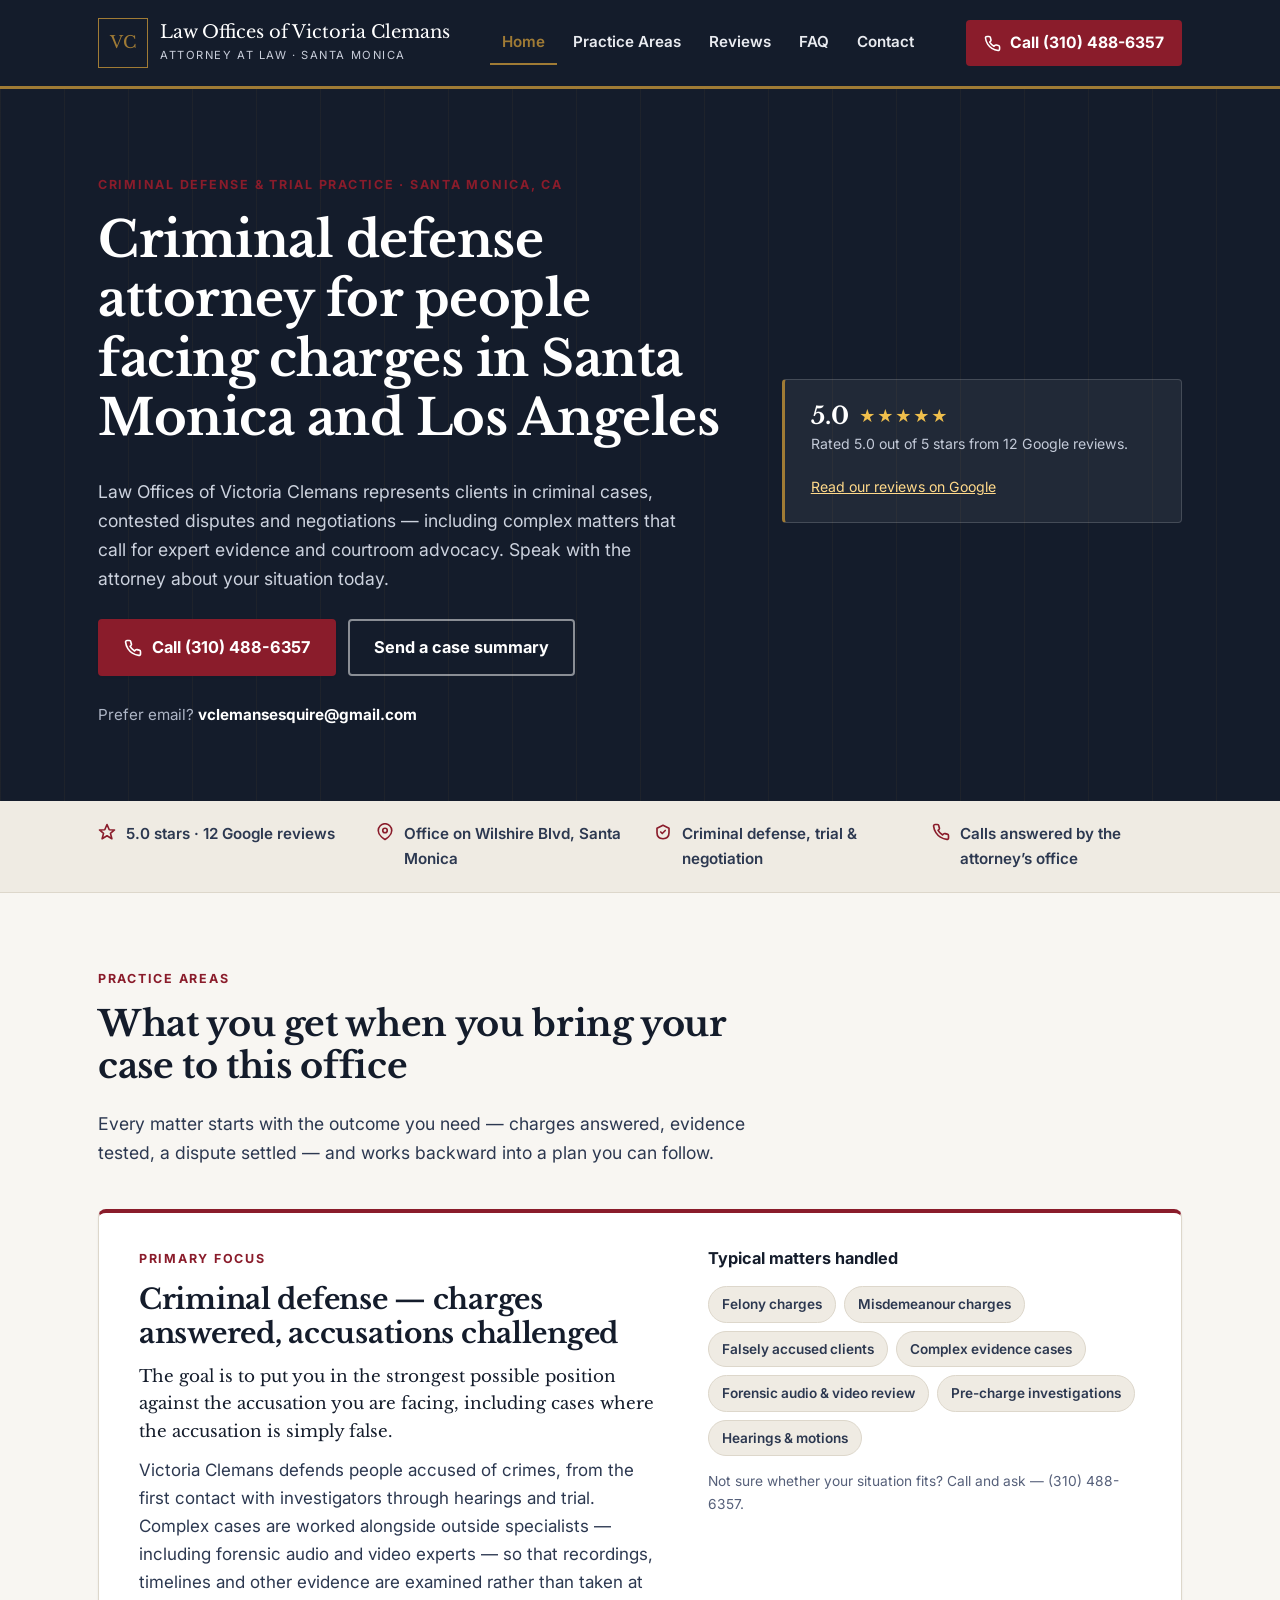
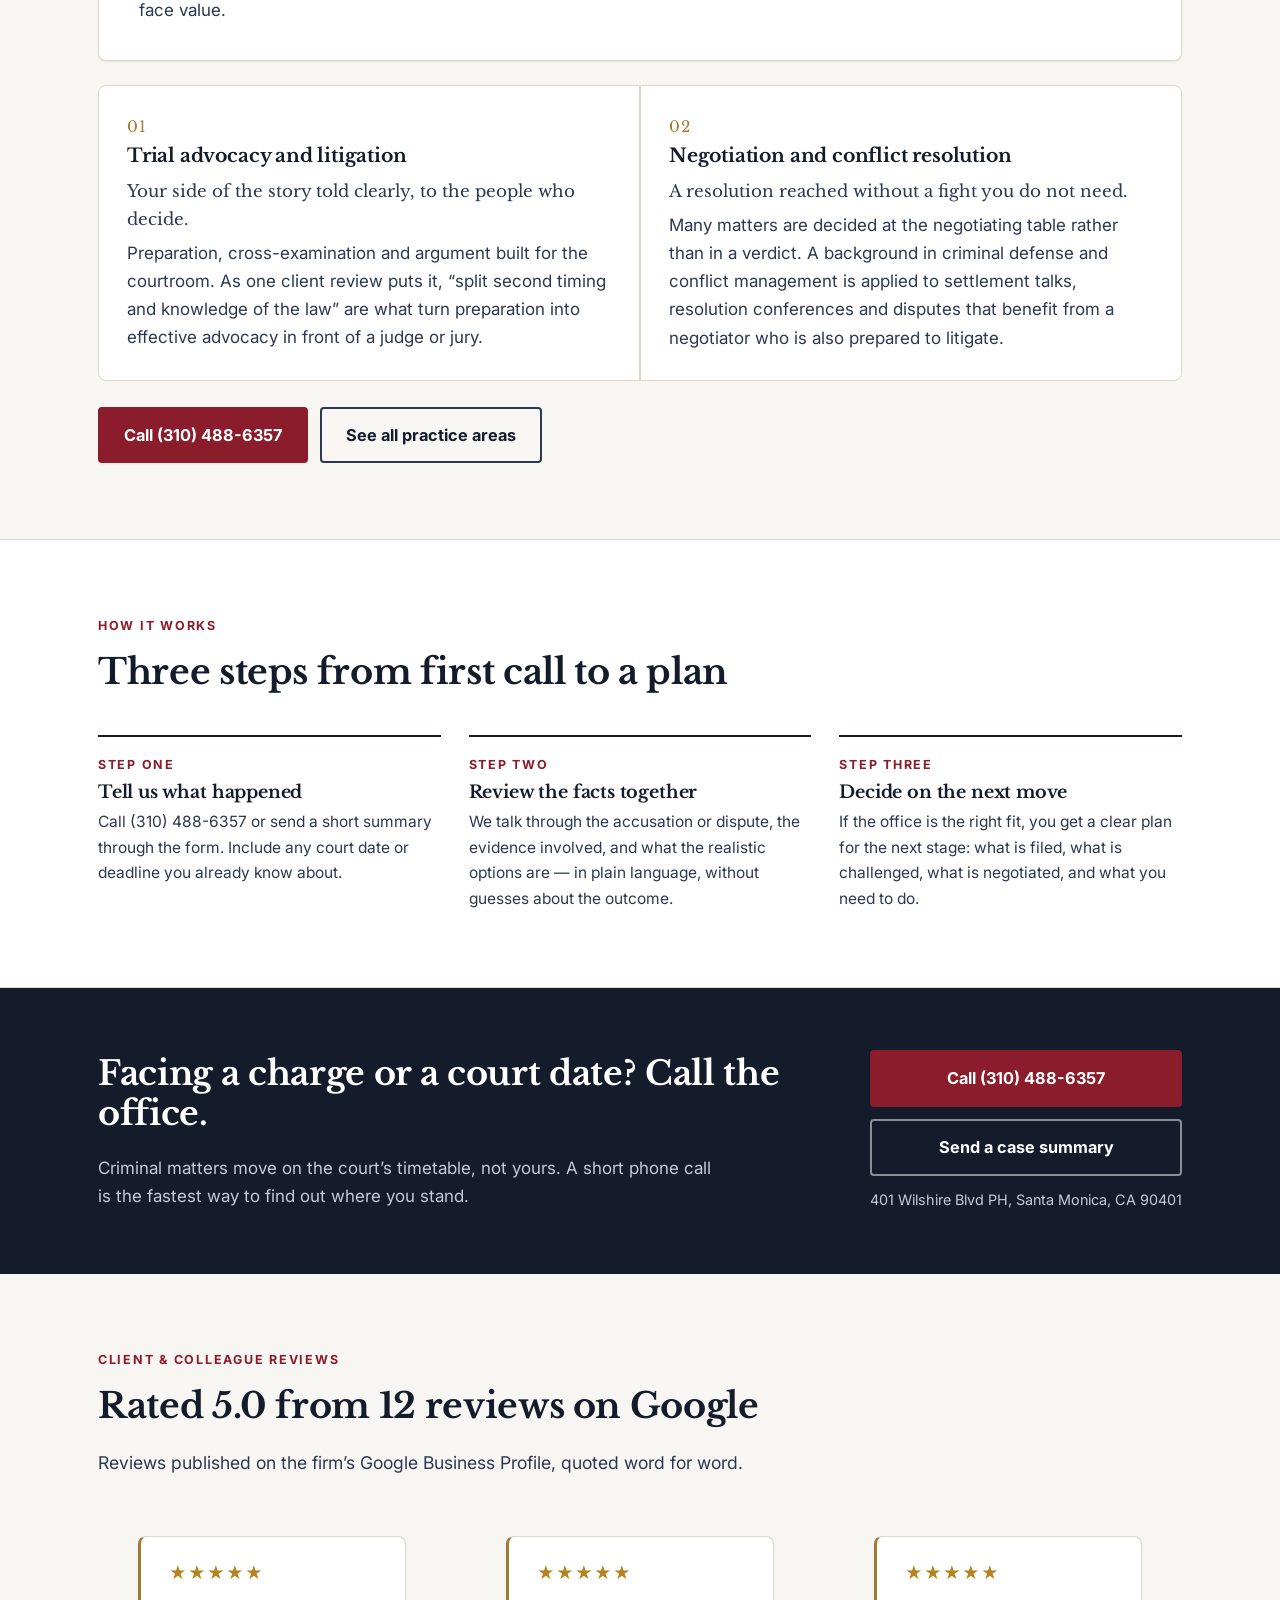
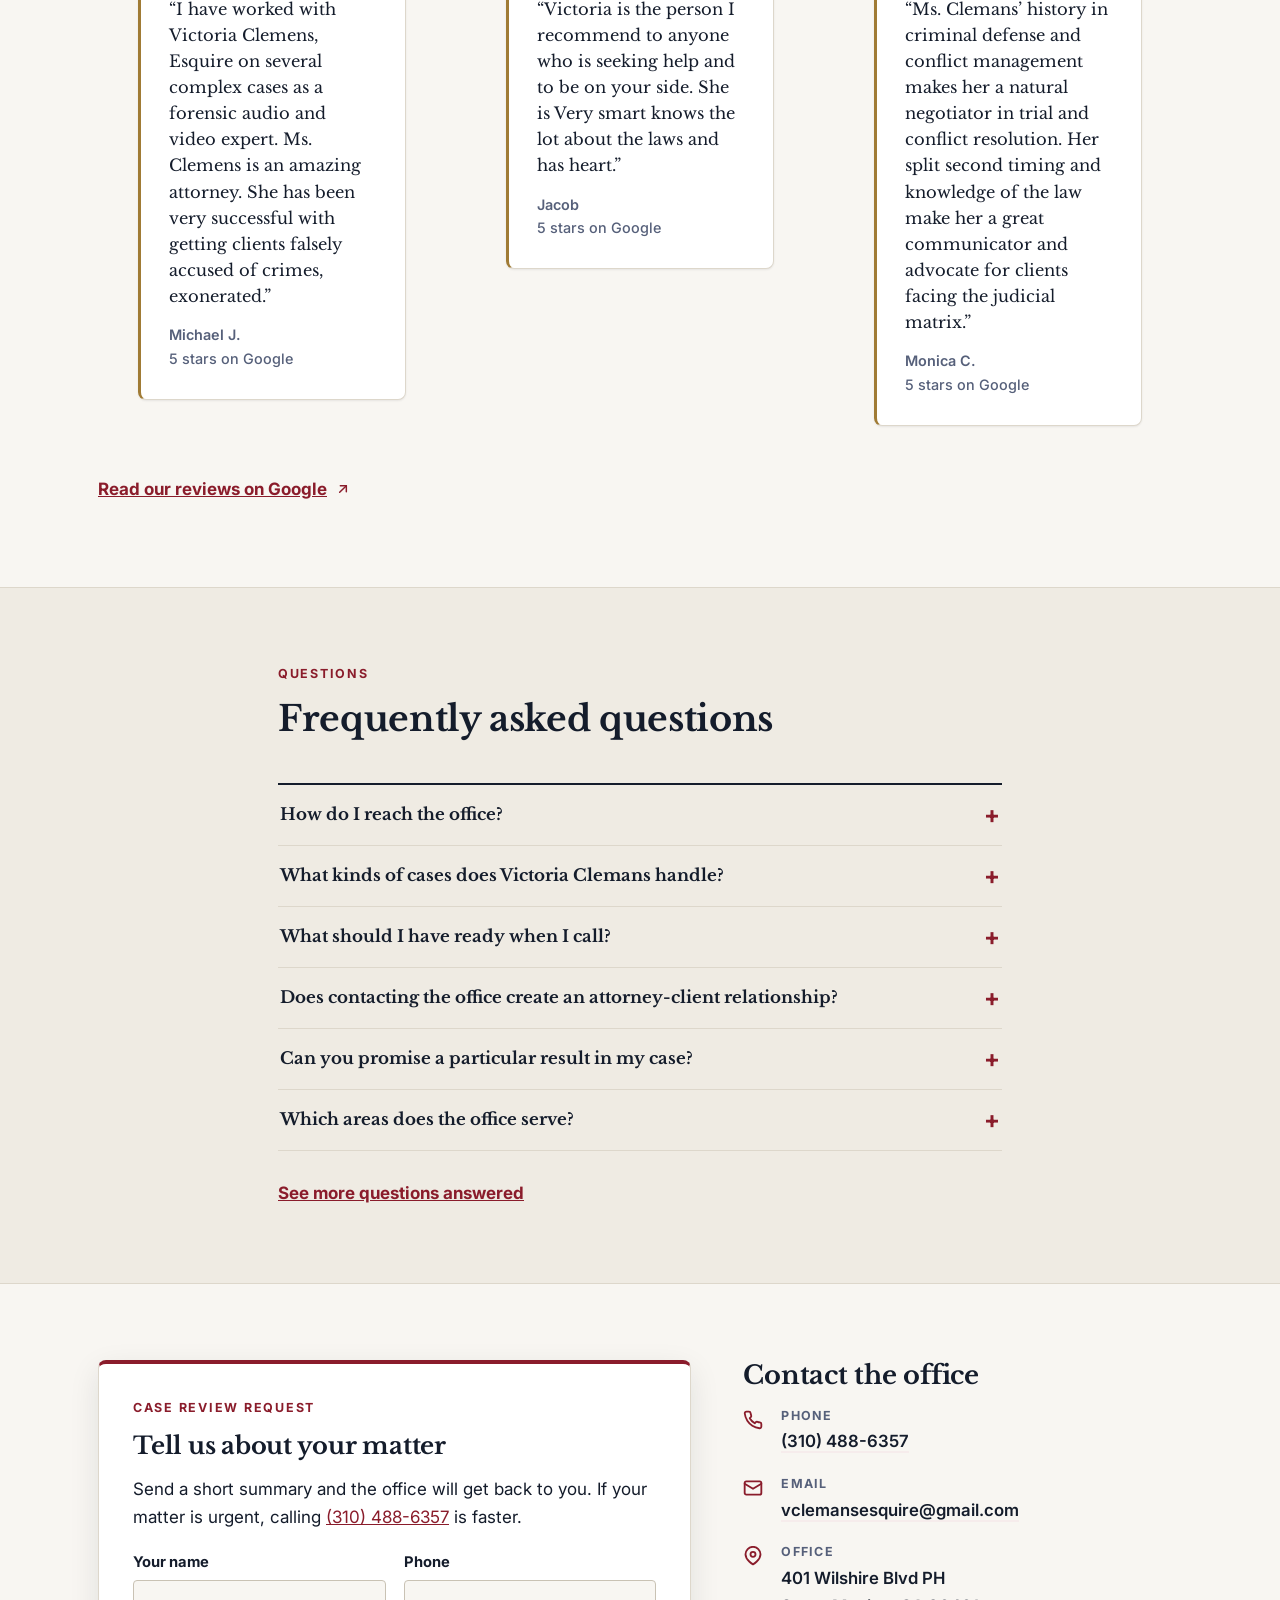
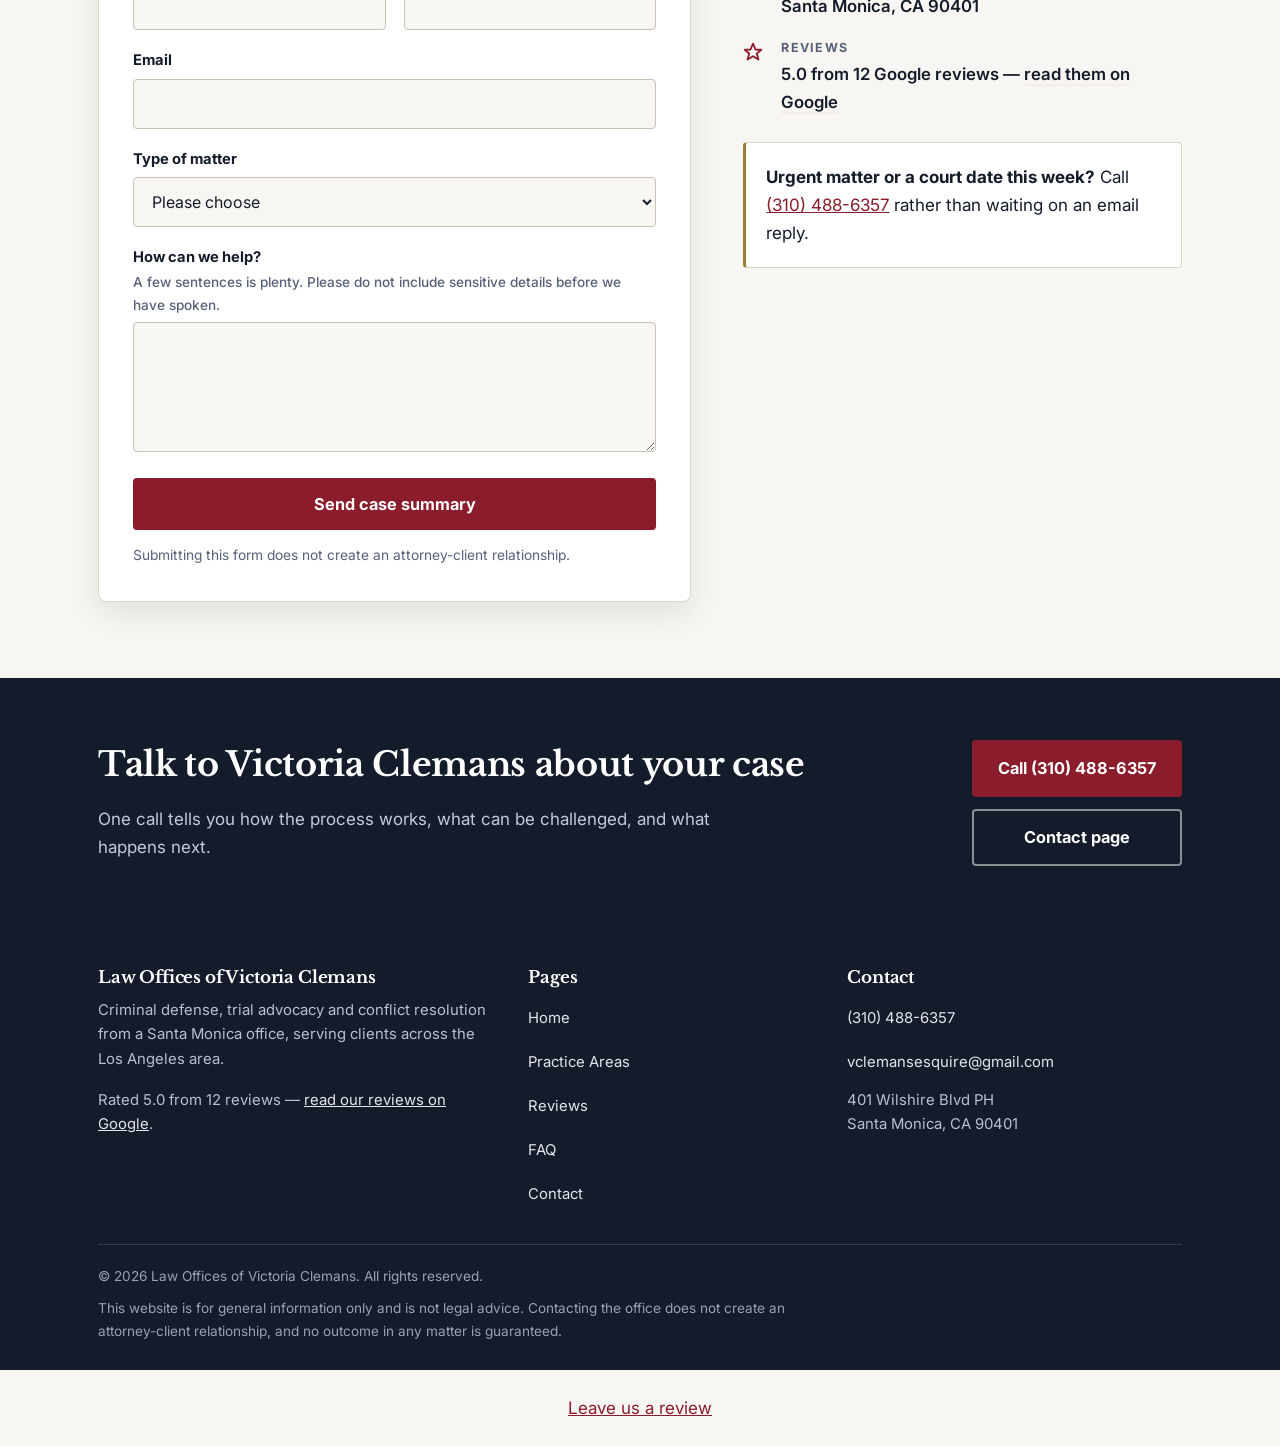
==== commit c4b61e45: "feat: add review page link" ====
--- a/index.html
+++ b/index.html
@@ -485,5 +485,10 @@
 </div>
 
 <script src="assets/js/main.js" defer></script>
+<script src="https://vision.leadrai.com/widget/loader.js" data-lv-widget data-kind="chatbot" data-widget="712a8a39-012c-496b-8ec0-8fe269ba9437" async></script>
+<script src="https://vision.leadrai.com/widget/loader.js" data-lv-widget data-kind="voice" data-widget="4838c996-5a37-4617-a380-fb86b9db3c85" async></script>
+<script defer src="https://static.cloudflareinsights.com/beacon.min.js" data-cf-beacon='{"token": "0a932598fc5b4cc9baf156d875620bd1"}'></script>
+<script defer data-lv-track src="https://vision.leadrai.com/api/forms/91fd01ec81f92a32155959cca7aadbf9/t.js"></script>
+<p data-lv-review="1" style="text-align:center;margin:24px 0"><a href="/review">Leave us a review</a></p>
 </body>
 </html>
